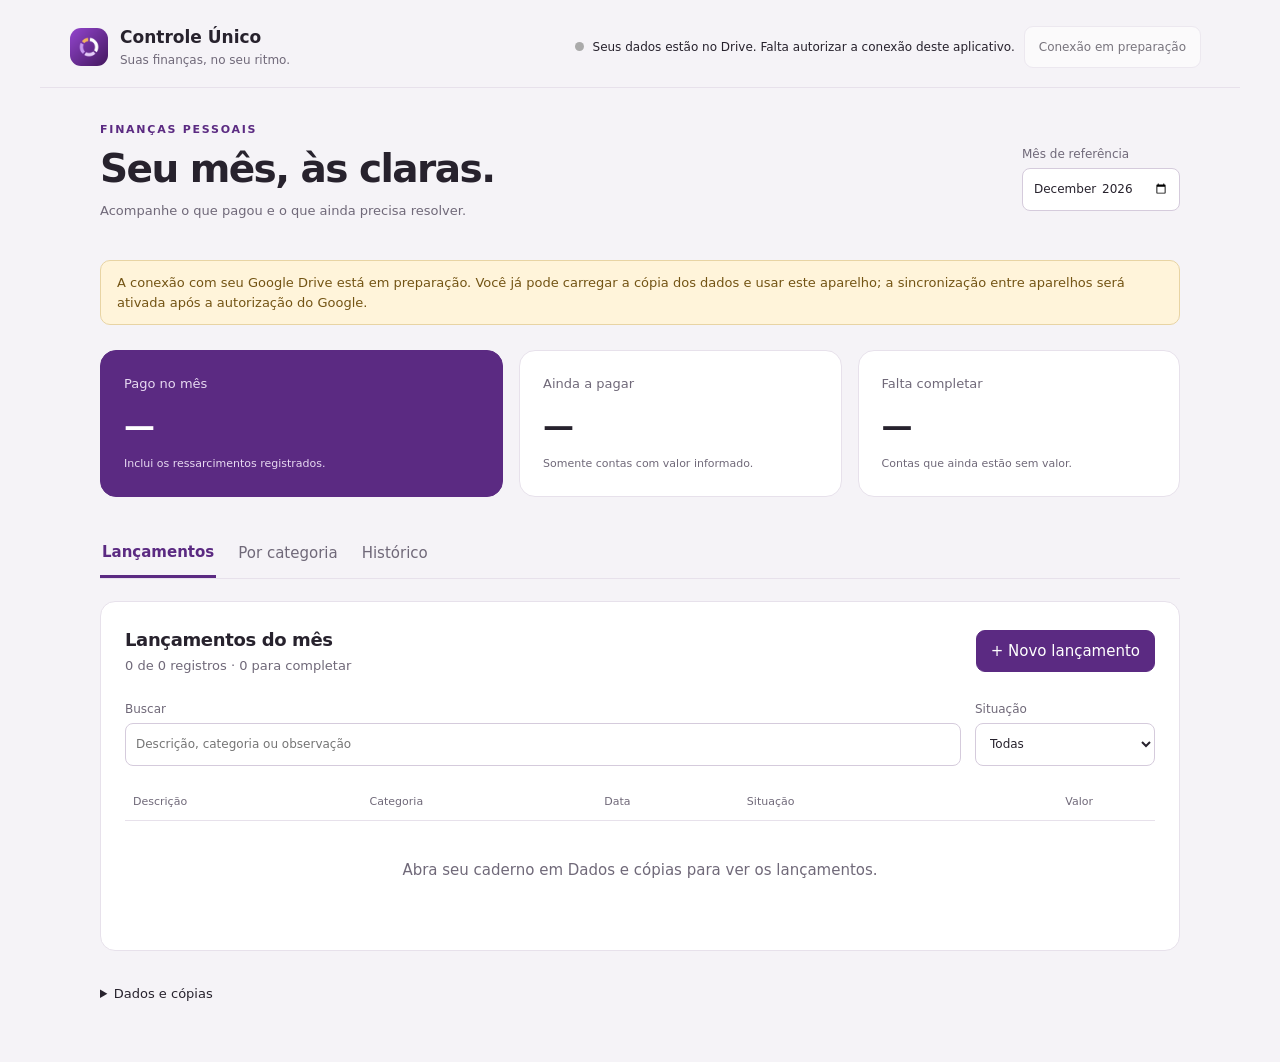
==== index.html @ 4d888d76 "Publica aplicativo financeiro sem dados pessoais" ====
<!doctype html>
<html lang="pt-BR"><head><meta charset="utf-8"><meta name="viewport" content="width=device-width,initial-scale=1"><meta name="theme-color" content="#5b2a82"><meta name="referrer" content="no-referrer"><meta name="robots" content="noindex,nofollow"><title>Controle Único · Finanças</title><link rel="manifest" href="manifest.webmanifest"><link rel="apple-touch-icon" href="icone-180.png"><link rel="stylesheet" href="financas.css"><script src="config.js"></script><script src="nuvem.js"></script><script src="financas-core.js"></script></head>
<body><header><div class="marca"><img src="icone-192.png" alt="" width="38" height="38"><div><strong>Controle Único</strong><span>Suas finanças, no seu ritmo.</span></div></div><div class="conexao"><span id="nuvem-ponto" class="nuvem-ponto"></span><span id="nuvem-texto" role="status">Abrindo…</span><button id="nuvem-entrar" type="button">Entrar com o Google</button><span id="nuvem-acoes"></span></div></header>
<main><section class="cabecalho"><div><p class="eyebrow">FINANÇAS PESSOAIS</p><h1>Seu mês, às claras.</h1><p class="muted">Acompanhe o que pagou e o que ainda precisa resolver.</p></div><label class="mes-label">Mês de referência<input id="mes" type="month"></label></section>
<div id="preparacao" class="aviso" hidden>A conexão com seu Google Drive está em preparação. Você já pode carregar a cópia dos dados e usar este aparelho; a sincronização entre aparelhos será ativada após a autorização do Google.</div>
<div id="somente-local" class="aviso" hidden>Há dados neste aparelho. Confira o aviso de salvamento no topo antes de fechar ou sair.</div>
<section class="resumo" aria-label="Resumo do mês"><article class="principal"><span>Pago no mês</span><strong id="pago">R$ 0,00</strong><small>Inclui os ressarcimentos registrados.</small></article><article><span>Ainda a pagar</span><strong id="apagar">R$ 0,00</strong><small>Somente contas com valor informado.</small></article><article><span>Falta completar</span><strong id="semvalor">0</strong><small>Contas que ainda estão sem valor.</small></article></section>
<nav class="abas" aria-label="Visualização"><button data-tab="lancamentos" aria-current="page">Lançamentos</button><button data-tab="categorias">Por categoria</button><button data-tab="historico">Histórico</button></nav>
<section id="lancamentos" class="painel"><div class="ferramentas"><div><h2>Lançamentos do mês</h2><p id="contagem" class="muted"></p></div><button id="novo" class="primario">+ Novo lançamento</button></div><div class="filtros"><label>Buscar<input id="busca" type="search" placeholder="Descrição, categoria ou observação"></label><label>Situação<select id="filtro"><option value="">Todas</option><option>Pago</option><option>A pagar</option><option value="semvalor">Sem valor</option></select></label></div><div class="tabela"><table><thead><tr><th>Descrição</th><th>Categoria</th><th>Data</th><th>Situação</th><th class="numero">Valor</th><th><span class="sr-only">Ações</span></th></tr></thead><tbody id="linhas"></tbody></table></div><p id="vazio" class="vazio" hidden>Nenhum lançamento neste filtro.</p></section>
<section id="categorias" class="painel" hidden><h2>Onde o dinheiro foi</h2><p class="muted">Valores pagos no mês, com as categorias da sua planilha.</p><div id="lista-categorias"></div></section>
<section id="historico" class="painel" hidden><h2>Mês a mês</h2><div class="tabela"><table><thead><tr><th>Mês</th><th class="numero">Pago</th><th class="numero">A pagar</th><th class="numero">Sem valor</th></tr></thead><tbody id="meses"></tbody></table></div></section>
<details class="dados"><summary>Dados e cópias</summary><p>Seu caderno é um arquivo privado no Google Drive. A cópia deste navegador permite continuar quando a conexão cair. Use “Sair deste aparelho” em um computador compartilhado.</p><div class="botoes"><button id="abrir-drive">Escolher caderno no Drive</button><button id="atualizar">Atualizar do Drive</button><button id="backup">Baixar cópia dos dados</button><button id="carregar">Carregar cópia JSON</button><button id="ofx">Importar extrato Cora</button><button id="sair">Sair deste aparelho</button></div><input id="arquivo-json" type="file" accept=".json,application/json" hidden><input id="arquivo-ofx" type="file" accept=".ofx" hidden><p class="muted">A planilha é a referência da migração. Os próximos registros devem ser feitos aqui. Créditos do extrato não são tratados automaticamente como renda.</p><a href="privacidade.html">Privacidade e armazenamento</a></details>
<p id="mensagem" class="mensagem" role="status" hidden></p></main>
<dialog id="editor"><form id="form"><div class="dialog-top"><h2 id="titulo-editor">Novo lançamento</h2><button type="button" id="fechar" aria-label="Fechar">×</button></div><input name="id" type="hidden"><label>Descrição<input name="descricao" required maxlength="500"></label><label>Categoria<input name="categoria" list="opcoes-categorias" required maxlength="100"></label><div class="dupla"><label>Valor (R$)<input name="valor" type="number" step="0.01" inputmode="decimal"></label><label class="check"><input name="semValor" type="checkbox">Ainda sem valor</label></div><div class="dupla"><label>Situação<select name="situacao"><option>A pagar</option><option>Pago</option></select></label><label>Tipo<select name="tipo"><option>Avulsa</option><option>Fixa</option><option>Ressarcimento</option></select></label></div><div class="dupla"><label>Mês previsto<input name="mesPrevisto" type="month" required></label><label>Vencimento<input name="vencimento" type="date"></label></div><div class="dupla"><label>Pago em<input name="pagoEm" type="date"></label><label>Pagamento<input name="pagamento" list="opcoes-pagamento" maxlength="100"></label></div><label>Observações<textarea name="observacoes" rows="4" maxlength="20000"></textarea></label><p id="rastro" class="muted"></p><p id="erro-form" role="alert"></p><div class="botoes"><button type="submit" class="primario">Salvar lançamento</button><button type="button" id="cancelar">Cancelar</button><button type="button" id="arquivar">Arquivar</button></div></form></dialog>
<dialog id="importador"><div class="dialog-top"><h2>Conferir extrato Cora</h2><button id="fechar-ofx" aria-label="Fechar">×</button></div><p id="resumo-ofx"></p><p class="muted">Confira a categoria e escolha se cada débito é novo ou paga uma conta já cadastrada. Nada é gravado antes de confirmar.</p><div id="itens-ofx"></div><p id="erro-ofx" role="alert"></p><button id="confirmar-ofx" class="primario">Confirmar importação</button></dialog>
<datalist id="opcoes-categorias"></datalist><datalist id="opcoes-pagamento"><option value="Pix"><option value="Débito"><option value="Crédito"><option value="Dinheiro"><option value="Boleto"></datalist><script src="financas.js"></script><script src="https://accounts.google.com/gsi/client" async defer></script></body></html>
---- financas.css ----
:root{color-scheme:light;--fundo:#f5f3f7;--papel:#fff;--texto:#27222d;--muted:#706979;--linha:#e7e1eb;--roxo:#5b2a82;--claro:#eee5f6}*{box-sizing:border-box}body{margin:0;background:var(--fundo);color:var(--texto);font:15px/1.5 system-ui,-apple-system,"Segoe UI",sans-serif}button,input,select,textarea{font:inherit}button{cursor:pointer;background:var(--papel);border:1px solid var(--linha);border-radius:9px;padding:9px 14px;color:var(--texto);min-height:42px}button:hover{border-color:var(--roxo)}button:focus-visible,input:focus-visible,select:focus-visible,textarea:focus-visible,summary:focus-visible{outline:3px solid #b695d0;outline-offset:2px}button.primario{background:var(--roxo);color:white;border-color:var(--roxo)}button:disabled{opacity:.6;cursor:default}a{color:var(--roxo)}[hidden],.hidden{display:none!important}header{max-width:1200px;margin:auto;padding:25px 30px 18px;display:flex;justify-content:space-between;align-items:center;gap:22px;border-bottom:1px solid var(--linha)}.marca{display:flex;gap:12px;align-items:center;flex-shrink:0}.marca img{border-radius:11px}.marca strong{display:block;font-size:17px}.marca span{display:block;color:var(--muted);font-size:12px}.conexao{font-size:12px;display:flex;flex-wrap:wrap;align-items:center;justify-content:flex-end;gap:9px;max-width:650px}.conexao button{font-size:12px}.nuvem-ponto{width:9px;height:9px;background:#aaa;border-radius:50%;display:inline-block;flex-shrink:0}.nuvem-ponto.ok{background:#23794c}.nuvem-ponto.erro{background:#b73a3a}.nuvem-ponto.indo{background:#ba8624}main{max-width:1140px;margin:auto;padding:34px 30px 50px}.cabecalho{display:flex;align-items:center;justify-content:space-between;gap:24px;margin-bottom:26px}.eyebrow{font-size:11px;letter-spacing:.16em;font-weight:700;color:var(--roxo);margin:0 0 8px}h1{font-size:clamp(28px,4vw,39px);letter-spacing:-.04em;line-height:1.2;margin:0 0 8px}h2{font-size:18px;letter-spacing:-.02em;margin:0}p{margin:8px 0 14px}.muted{color:var(--muted);font-size:13px}.mes-label{font-size:12px;color:var(--muted)}input,select,textarea{width:100%;background:var(--papel);border:1px solid #d5cbdc;border-radius:8px;padding:10px;color:var(--texto);min-height:43px}.mes-label input{display:block;margin-top:5px}.resumo{display:grid;grid-template-columns:1.25fr 1fr 1fr;gap:16px;margin:25px 0 32px}.resumo article{border:1px solid var(--linha);border-radius:16px;padding:23px;background:var(--papel)}.resumo span,.resumo small{display:block;font-size:13px;color:var(--muted)}.resumo strong{display:block;font-size:31px;font-weight:650;letter-spacing:-.035em;margin:8px 0}.resumo .principal{background:var(--roxo);border-color:var(--roxo);color:white}.resumo .principal span,.resumo .principal small{color:#e7d9f1}.resumo small{font-size:11px}.abas{display:flex;gap:20px;border-bottom:1px solid var(--linha);margin-bottom:22px}.abas button{background:none;border:0;border-radius:0;color:var(--muted);padding:12px 2px}.abas button[aria-current]{color:var(--roxo);border-bottom:3px solid var(--roxo);font-weight:650}.painel{background:var(--papel);padding:24px;border-radius:15px;border:1px solid var(--linha)}.ferramentas{display:flex;justify-content:space-between;align-items:center;gap:15px}.ferramentas p{margin:3px 0 0}.filtros{display:grid;grid-template-columns:1fr 180px;gap:14px;margin:24px 0 18px}label{font-size:12px;display:block;color:var(--muted)}label input,label select,label textarea{display:block;margin-top:5px}.tabela{overflow-x:auto}table{width:100%;border-collapse:collapse;text-align:left;font-size:13px}th{font-weight:500;color:var(--muted);font-size:11px;border-bottom:1px solid var(--linha);padding:10px 8px}td{border-bottom:1px solid #f0ecf3;padding:13px 8px}td:first-child{font-weight:550;min-width:170px}td .sub{font-weight:400;font-size:11px;color:var(--muted);display:block}.numero{text-align:right;white-space:nowrap;font-variant-numeric:tabular-nums}.selo{font-size:11px;padding:4px 8px;border-radius:99px;white-space:nowrap;background:#edf5ef;color:#265d3a}.selo.pendente{background:#faf0db;color:#825f1b}.editar{font-size:12px;min-height:36px;padding:6px 10px}.vazio{text-align:center;padding:30px;color:var(--muted)}.dados{margin-top:24px;color:var(--muted);font-size:13px}.dados summary{cursor:pointer;color:var(--texto);padding:9px 0}.botoes{display:flex;gap:10px;flex-wrap:wrap}.botoes button{font-size:13px}.aviso{background:#fff4da;border:1px solid #e8d4a4;color:#735414;border-radius:10px;padding:12px 16px;font-size:13px;margin:14px 0}.mensagem{background:var(--claro);color:var(--roxo);padding:12px 16px;border-radius:9px}dialog{border:1px solid var(--linha);border-radius:16px;max-width:600px;width:calc(100% - 24px);padding:24px;max-height:90vh;overflow:auto;color:var(--texto)}dialog::backdrop{background:#20142a80}dialog label{margin:12px 0}.dialog-top{display:flex;align-items:center;justify-content:space-between;gap:15px}.dialog-top button{border:0;font-size:24px;padding:0 10px}.dupla{display:grid;grid-template-columns:1fr 1fr;gap:12px}.check{display:flex;align-items:center;gap:9px}.check input{width:20px;min-height:20px}#erro-form,#erro-ofx{color:#a32c35;font-size:13px}.categoria{display:grid;grid-template-columns:160px 1fr 110px;gap:16px;align-items:center;margin:20px 0;font-size:13px}.barra{height:9px;background:var(--claro);border-radius:20px;overflow:hidden}.barra i{display:block;height:100%;background:var(--roxo);border-radius:20px}.ofx-item{border-top:1px solid var(--linha);padding:15px 0}.ofx-item p{margin:0}.sr-only{position:absolute;width:1px;height:1px;padding:0;margin:-1px;overflow:hidden;clip:rect(0,0,0,0);white-space:nowrap;border:0}@media(max-width:700px){header{padding:18px;flex-direction:column;align-items:flex-start;gap:14px}.conexao{justify-content:flex-start}main{padding:25px 16px}.cabecalho{align-items:flex-start;gap:15px;flex-direction:column}.mes-label{width:100%}.resumo{grid-template-columns:1fr 1fr;gap:10px}.resumo .principal{grid-column:1/-1}.resumo article{padding:17px}.resumo strong{font-size:26px}.painel{padding:16px}.ferramentas{align-items:flex-start;flex-direction:column}.ferramentas>.primario{width:100%}.filtros{grid-template-columns:1fr}.abas{gap:16px;font-size:14px}.dupla{grid-template-columns:1fr}.categoria{grid-template-columns:110px 1fr 90px;gap:9px}.botoes button{flex:1 1 150px}dialog{padding:20px}td{padding:12px 6px}}
.tabela{position:relative}
@media(max-width:700px){
 #lancamentos .tabela{overflow:visible}
 #lancamentos table,#lancamentos tbody{display:block}
 #lancamentos thead{display:none}
 #lancamentos tr{display:grid;grid-template-columns:minmax(0,1fr) auto;gap:5px 12px;padding:16px 0;border-bottom:1px solid var(--linha)}
 #lancamentos td{border:0;padding:0;min-width:0}
 #lancamentos td:first-child{grid-column:1;grid-row:1;font-size:14px}
 #lancamentos td:nth-child(2){grid-column:1;grid-row:2;color:var(--muted);font-size:12px}
 #lancamentos td:nth-child(3){grid-column:1;grid-row:3;color:var(--muted);font-size:12px}
 #lancamentos td:nth-child(4){grid-column:2;grid-row:2;text-align:right}
 #lancamentos td:nth-child(5){grid-column:2;grid-row:1;font-weight:650;font-size:14px}
 #lancamentos td:nth-child(6){grid-column:2;grid-row:3;text-align:right}
 #lancamentos .editar{min-height:42px;margin-top:3px}
}
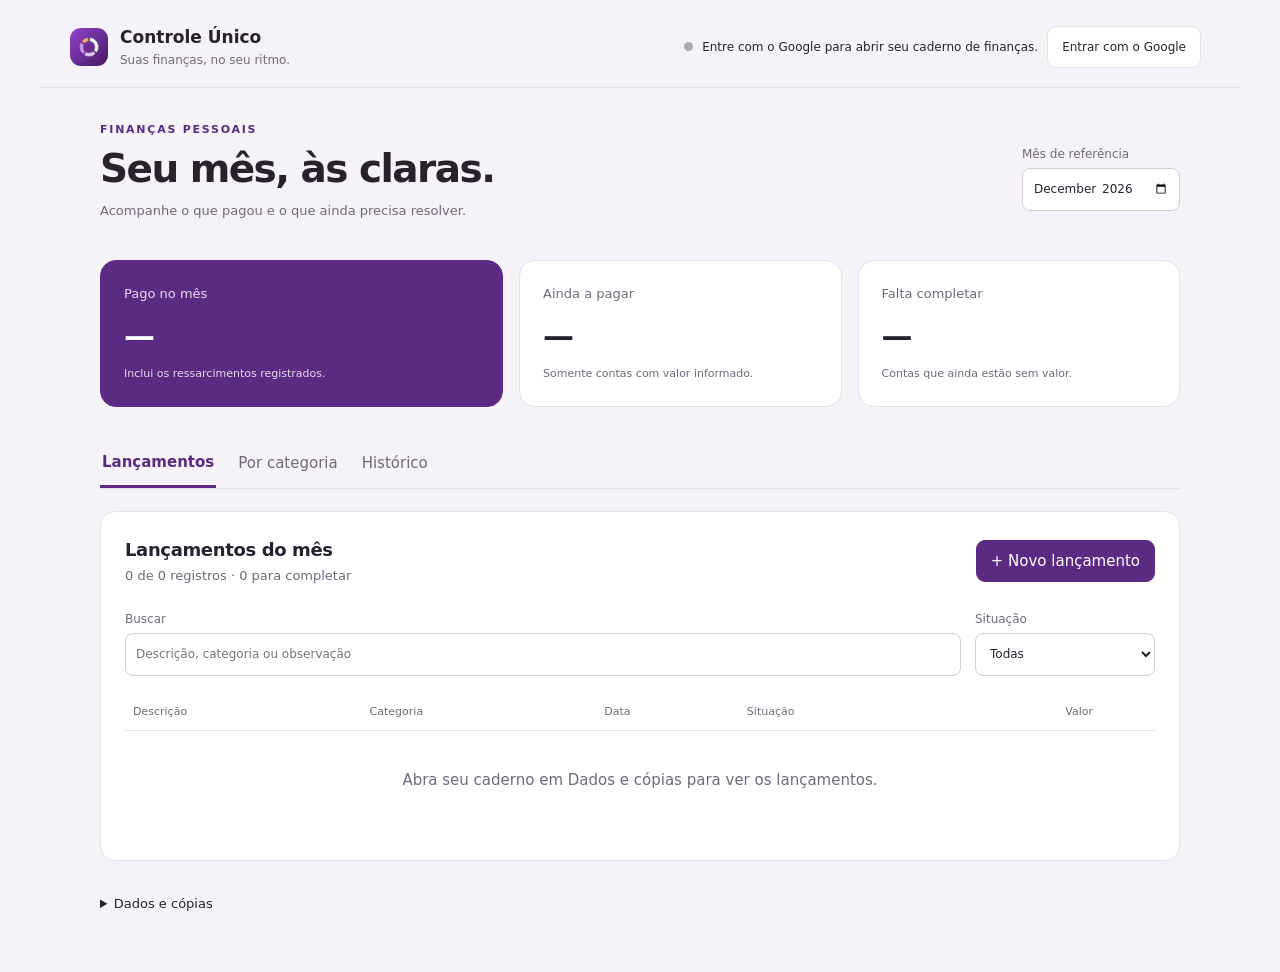
==== commit 812f9704: "Configura conexão Google Drive com acesso limitado por arquivo" ====
--- a/index.html
+++ b/index.html
@@ -1,5 +1,5 @@
 <!doctype html>
-<html lang="pt-BR"><head><meta charset="utf-8"><meta name="viewport" content="width=device-width,initial-scale=1"><meta name="theme-color" content="#5b2a82"><meta name="referrer" content="no-referrer"><meta name="robots" content="noindex,nofollow"><title>Controle Único · Finanças</title><link rel="manifest" href="manifest.webmanifest"><link rel="apple-touch-icon" href="icone-180.png"><link rel="stylesheet" href="financas.css"><script src="config.js"></script><script src="nuvem.js"></script><script src="financas-core.js"></script></head>
+<html lang="pt-BR"><head><meta charset="utf-8"><meta name="viewport" content="width=device-width,initial-scale=1"><meta name="theme-color" content="#5b2a82"><meta name="referrer" content="strict-origin-when-cross-origin"><meta name="robots" content="noindex,nofollow"><title>Controle Único · Finanças</title><link rel="manifest" href="manifest.webmanifest"><link rel="apple-touch-icon" href="icone-180.png"><link rel="stylesheet" href="financas.css"><script src="config.js"></script><script src="nuvem.js"></script><script src="financas-core.js"></script></head>
 <body><header><div class="marca"><img src="icone-192.png" alt="" width="38" height="38"><div><strong>Controle Único</strong><span>Suas finanças, no seu ritmo.</span></div></div><div class="conexao"><span id="nuvem-ponto" class="nuvem-ponto"></span><span id="nuvem-texto" role="status">Abrindo…</span><button id="nuvem-entrar" type="button">Entrar com o Google</button><span id="nuvem-acoes"></span></div></header>
 <main><section class="cabecalho"><div><p class="eyebrow">FINANÇAS PESSOAIS</p><h1>Seu mês, às claras.</h1><p class="muted">Acompanhe o que pagou e o que ainda precisa resolver.</p></div><label class="mes-label">Mês de referência<input id="mes" type="month"></label></section>
 <div id="preparacao" class="aviso" hidden>A conexão com seu Google Drive está em preparação. Você já pode carregar a cópia dos dados e usar este aparelho; a sincronização entre aparelhos será ativada após a autorização do Google.</div>
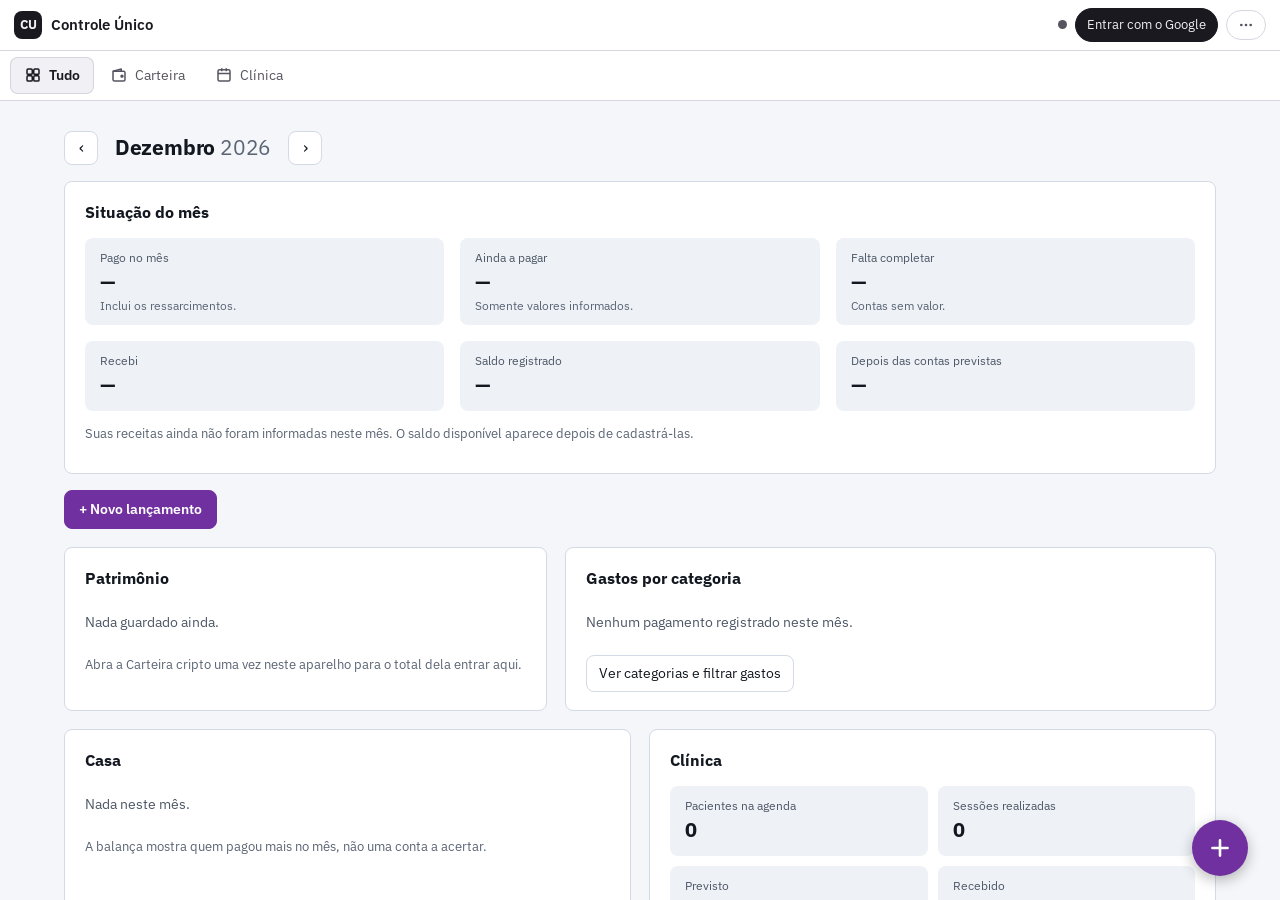
==== commit 0232a3fe: "Restaurar módulos originais e integrar finanças com categorias e filtros" ====
--- a/index.html
+++ b/index.html
@@ -1,16 +1,533 @@
 <!doctype html>
-<html lang="pt-BR"><head><meta charset="utf-8"><meta name="viewport" content="width=device-width,initial-scale=1"><meta name="theme-color" content="#5b2a82"><meta name="referrer" content="strict-origin-when-cross-origin"><meta name="robots" content="noindex,nofollow"><title>Controle Único · Finanças</title><link rel="manifest" href="manifest.webmanifest"><link rel="apple-touch-icon" href="icone-180.png"><link rel="stylesheet" href="financas.css"><script src="config.js"></script><script src="nuvem.js"></script><script src="financas-core.js"></script></head>
-<body><header><div class="marca"><img src="icone-192.png" alt="" width="38" height="38"><div><strong>Controle Único</strong><span>Suas finanças, no seu ritmo.</span></div></div><div class="conexao"><span id="nuvem-ponto" class="nuvem-ponto"></span><span id="nuvem-texto" role="status">Abrindo…</span><button id="nuvem-entrar" type="button">Entrar com o Google</button><span id="nuvem-acoes"></span></div></header>
-<main><section class="cabecalho"><div><p class="eyebrow">FINANÇAS PESSOAIS</p><h1>Seu mês, às claras.</h1><p class="muted">Acompanhe o que pagou e o que ainda precisa resolver.</p></div><label class="mes-label">Mês de referência<input id="mes" type="month"></label></section>
-<div id="preparacao" class="aviso" hidden>A conexão com seu Google Drive está em preparação. Você já pode carregar a cópia dos dados e usar este aparelho; a sincronização entre aparelhos será ativada após a autorização do Google.</div>
-<div id="somente-local" class="aviso" hidden>Há dados neste aparelho. Confira o aviso de salvamento no topo antes de fechar ou sair.</div>
-<section class="resumo" aria-label="Resumo do mês"><article class="principal"><span>Pago no mês</span><strong id="pago">R$ 0,00</strong><small>Inclui os ressarcimentos registrados.</small></article><article><span>Ainda a pagar</span><strong id="apagar">R$ 0,00</strong><small>Somente contas com valor informado.</small></article><article><span>Falta completar</span><strong id="semvalor">0</strong><small>Contas que ainda estão sem valor.</small></article></section>
-<nav class="abas" aria-label="Visualização"><button data-tab="lancamentos" aria-current="page">Lançamentos</button><button data-tab="categorias">Por categoria</button><button data-tab="historico">Histórico</button></nav>
-<section id="lancamentos" class="painel"><div class="ferramentas"><div><h2>Lançamentos do mês</h2><p id="contagem" class="muted"></p></div><button id="novo" class="primario">+ Novo lançamento</button></div><div class="filtros"><label>Buscar<input id="busca" type="search" placeholder="Descrição, categoria ou observação"></label><label>Situação<select id="filtro"><option value="">Todas</option><option>Pago</option><option>A pagar</option><option value="semvalor">Sem valor</option></select></label></div><div class="tabela"><table><thead><tr><th>Descrição</th><th>Categoria</th><th>Data</th><th>Situação</th><th class="numero">Valor</th><th><span class="sr-only">Ações</span></th></tr></thead><tbody id="linhas"></tbody></table></div><p id="vazio" class="vazio" hidden>Nenhum lançamento neste filtro.</p></section>
-<section id="categorias" class="painel" hidden><h2>Onde o dinheiro foi</h2><p class="muted">Valores pagos no mês, com as categorias da sua planilha.</p><div id="lista-categorias"></div></section>
-<section id="historico" class="painel" hidden><h2>Mês a mês</h2><div class="tabela"><table><thead><tr><th>Mês</th><th class="numero">Pago</th><th class="numero">A pagar</th><th class="numero">Sem valor</th></tr></thead><tbody id="meses"></tbody></table></div></section>
-<details class="dados"><summary>Dados e cópias</summary><p>Seu caderno é um arquivo privado no Google Drive. A cópia deste navegador permite continuar quando a conexão cair. Use “Sair deste aparelho” em um computador compartilhado.</p><div class="botoes"><button id="abrir-drive">Escolher caderno no Drive</button><button id="atualizar">Atualizar do Drive</button><button id="backup">Baixar cópia dos dados</button><button id="carregar">Carregar cópia JSON</button><button id="ofx">Importar extrato Cora</button><button id="sair">Sair deste aparelho</button></div><input id="arquivo-json" type="file" accept=".json,application/json" hidden><input id="arquivo-ofx" type="file" accept=".ofx" hidden><p class="muted">A planilha é a referência da migração. Os próximos registros devem ser feitos aqui. Créditos do extrato não são tratados automaticamente como renda.</p><a href="privacidade.html">Privacidade e armazenamento</a></details>
-<p id="mensagem" class="mensagem" role="status" hidden></p></main>
-<dialog id="editor"><form id="form"><div class="dialog-top"><h2 id="titulo-editor">Novo lançamento</h2><button type="button" id="fechar" aria-label="Fechar">×</button></div><input name="id" type="hidden"><label>Descrição<input name="descricao" required maxlength="500"></label><label>Categoria<input name="categoria" list="opcoes-categorias" required maxlength="100"></label><div class="dupla"><label>Valor (R$)<input name="valor" type="number" step="0.01" inputmode="decimal"></label><label class="check"><input name="semValor" type="checkbox">Ainda sem valor</label></div><div class="dupla"><label>Situação<select name="situacao"><option>A pagar</option><option>Pago</option></select></label><label>Tipo<select name="tipo"><option>Avulsa</option><option>Fixa</option><option>Ressarcimento</option></select></label></div><div class="dupla"><label>Mês previsto<input name="mesPrevisto" type="month" required></label><label>Vencimento<input name="vencimento" type="date"></label></div><div class="dupla"><label>Pago em<input name="pagoEm" type="date"></label><label>Pagamento<input name="pagamento" list="opcoes-pagamento" maxlength="100"></label></div><label>Observações<textarea name="observacoes" rows="4" maxlength="20000"></textarea></label><p id="rastro" class="muted"></p><p id="erro-form" role="alert"></p><div class="botoes"><button type="submit" class="primario">Salvar lançamento</button><button type="button" id="cancelar">Cancelar</button><button type="button" id="arquivar">Arquivar</button></div></form></dialog>
-<dialog id="importador"><div class="dialog-top"><h2>Conferir extrato Cora</h2><button id="fechar-ofx" aria-label="Fechar">×</button></div><p id="resumo-ofx"></p><p class="muted">Confira a categoria e escolha se cada débito é novo ou paga uma conta já cadastrada. Nada é gravado antes de confirmar.</p><div id="itens-ofx"></div><p id="erro-ofx" role="alert"></p><button id="confirmar-ofx" class="primario">Confirmar importação</button></dialog>
-<datalist id="opcoes-categorias"></datalist><datalist id="opcoes-pagamento"><option value="Pix"><option value="Débito"><option value="Crédito"><option value="Dinheiro"><option value="Boleto"></datalist><script src="financas.js"></script><script src="https://accounts.google.com/gsi/client" async defer></script></body></html>
+<html lang="pt-BR">
+<head>
+<meta name="referrer" content="strict-origin-when-cross-origin">
+<script src="config.js?v=20261024-original-2"></script>
+<meta charset="utf-8">
+<meta name="viewport" content="width=device-width, initial-scale=1, viewport-fit=cover">
+<title>Controle Único</title>
+<script>
+/* Renovação sem tela da chave do Google (nuvem.js, renovar): esta página abre dentro de uma
+   moldura escondida, com a chave nova no endereço. Ela só entrega a chave à página de fora e
+   para de carregar: o app não é montado aqui dentro. */
+if (window.top !== window.self && /(^#|&)(access_token|error)=/.test(location.hash)) {
+  try { window.parent.postMessage({ cuOAuth: location.hash.slice(1) }, location.origin); } catch (e) {}
+  document.documentElement.setAttribute("data-renovando", "1");
+  window.stop();
+}
+</script>
+<meta name="description" content="Controle Único: carteira, casa e clínica num lugar só, guardados no Google Drive de quem usa.">
+<!-- instalar como app: Android pelo manifesto, iPhone por "Adicionar à Tela de Início" -->
+<link rel="manifest" href="manifest.webmanifest">
+<meta name="theme-color" content="#5b2a82" media="(prefers-color-scheme: light)">
+<meta name="theme-color" content="#2c1840" media="(prefers-color-scheme: dark)">
+<meta name="mobile-web-app-capable" content="yes">
+<meta name="apple-mobile-web-app-capable" content="yes">
+<meta name="apple-mobile-web-app-title" content="Controle">
+<meta name="apple-mobile-web-app-status-bar-style" content="black-translucent">
+<link rel="apple-touch-icon" href="icone-180.png">
+<link rel="icon" href="icone-192.png" type="image/png">
+<link rel="preconnect" href="https://fonts.googleapis.com">
+<link rel="preconnect" href="https://fonts.gstatic.com" crossorigin>
+<link rel="stylesheet" href="https://fonts.googleapis.com/css2?family=IBM+Plex+Sans:wght@400;500;600;700&display=swap" media="print" onload="this.media='all'">
+<style>
+/* toque: o navegador não espera para ver se é duplo toque, e o dedo acerta o alvo */
+button,a,summary,select,input,label{touch-action:manipulation}
+:root{
+  --bg:#f1f0f4; --surface:#ffffff; --line:#d8d5e0;
+  --text:#1a1920; --muted:#57545f;
+  --accent:#7030A0; --accent-ink:#ffffff;
+  --barra:#5b2a82; --barra-ink:#ffffff;
+  /* as cores das páginas dos módulos, para a chave da Carteira se misturar a elas */
+  --pag-bg:#f4f6f9; --pag-trilho:#eef1f6; --pag-sel:#ffffff; --pag-linha:#d3dae3;
+  color-scheme:light;
+}
+@media (prefers-color-scheme: dark){ :root:not([data-theme="light"]){
+  --bg:#161519; --surface:#1f1e24; --line:#38353f;
+  --text:#eceaf0; --muted:#a8a4b1;
+  --accent:#c8a4f2; --accent-ink:#1a1420;
+  --barra:#2c1840; --barra-ink:#f2eaf9;
+  --pag-bg:#10141a; --pag-trilho:#1f252f; --pag-sel:#171c24; --pag-linha:#303845;
+  color-scheme:dark;
+}}
+:root[data-theme="dark"]{
+  --bg:#161519; --surface:#1f1e24; --line:#38353f;
+  --text:#eceaf0; --muted:#a8a4b1;
+  --accent:#c8a4f2; --accent-ink:#1a1420;
+  --barra:#2c1840; --barra-ink:#f2eaf9;
+  --pag-bg:#10141a; --pag-trilho:#1f252f; --pag-sel:#171c24; --pag-linha:#303845;
+  color-scheme:dark;
+}
+*{box-sizing:border-box}
+html,body{height:100%}
+body{
+  margin:0; background:var(--bg); color:var(--text);
+  font:15px/1.5 "IBM Plex Sans",system-ui,-apple-system,"Segoe UI",sans-serif;
+  display:flex; flex-direction:column;
+  -webkit-tap-highlight-color:transparent;
+}
+header{
+  flex:none; background:var(--surface); border-bottom:1px solid var(--line);
+  padding:8px 14px; padding-top:calc(8px + env(safe-area-inset-top,0px));
+  display:flex; gap:8px 16px; align-items:center;
+}
+.marca{display:flex; align-items:center; gap:9px; font-weight:600}
+.selo{width:28px; height:28px; border-radius:8px; background:var(--text); color:var(--bg);
+  display:grid; place-items:center; font-size:13px; font-weight:700; flex:none}
+.titulo{display:none; font-weight:600; font-size:17px}
+nav{display:flex; gap:2px; overflow-x:auto; flex:none; scrollbar-width:thin; padding:6px 10px; background:var(--surface); border-bottom:1px solid var(--line)}
+nav button{
+  border:0; background:transparent; color:var(--muted); font:inherit; font-size:14px;
+  padding:8px 14px; border-radius:8px; cursor:pointer; white-space:nowrap;
+  display:flex; align-items:center; gap:7px;
+}
+nav button svg{width:18px; height:18px; flex:none}
+nav button:hover{color:var(--text)}
+/* no computador, sem roxo (27/09/2026): a aba aberta é só destacada, como as abas da Clínica */
+nav button[aria-pressed="true"]{background:var(--bg); color:var(--text); font-weight:600; box-shadow:inset 0 0 0 1px var(--line)}
+.dir{display:flex; gap:8px; align-items:center; margin-left:auto; flex:none}
+.bt{border:1px solid var(--line); background:transparent; color:var(--muted); font:inherit; font-size:13px;
+  padding:6px 11px; border-radius:99px; cursor:pointer; text-decoration:none; display:inline-flex; align-items:center; gap:6px}
+.bt:hover{color:var(--text)}
+.bt.p{background:var(--text); color:var(--bg); border-color:var(--text)}
+.bt[aria-pressed="true"]{color:var(--text); border-color:var(--text); font-weight:600}
+.bt svg{width:16px; height:16px}
+.nuvem{display:flex; align-items:center; gap:8px; font-size:13px; color:var(--muted); margin:0}
+.nuvem-ponto{width:9px; height:9px; border-radius:50%; background:var(--muted); flex:none}
+.nuvem-ponto.ok{background:#2f9e5b} .nuvem-ponto.indo{background:#d49a1c} .nuvem-ponto.erro{background:#d0453a}
+.hidden{display:none !important}
+/* o texto do estado do Drive só aparece quando importa: erro, escolha ou aviso de login (04/10/2026) */
+#nuvem-texto{display:none; max-width:420px; font-size:13px}
+.nuvem[data-estado="erro"] #nuvem-texto{display:inline; color:#b3261e; font-weight:500}
+:root[data-theme="dark"] .nuvem[data-estado="erro"] #nuvem-texto{color:#f2a09b}
+@media (prefers-color-scheme: dark){ :root:not([data-theme="light"]) .nuvem[data-estado="erro"] #nuvem-texto{color:#f2a09b} }
+/* menu "mais": conferir, tema, privacidade, sair deste aparelho e a versão */
+.menu{position:relative}
+.menu > summary{list-style:none}
+.menu > summary::-webkit-details-marker{display:none}
+.menu-lista{position:absolute; right:0; top:calc(100% + 6px); z-index:20; min-width:230px; background:var(--surface); color:var(--text);
+  border:1px solid var(--line); border-radius:12px; box-shadow:0 8px 28px rgba(0,0,0,.16); padding:6px; display:grid; gap:2px}
+.menu-lista button,.menu-lista a{display:flex; align-items:center; gap:10px; width:100%; text-align:left; border:0; background:transparent; color:var(--text);
+  font:inherit; font-size:14px; padding:10px 12px; border-radius:8px; cursor:pointer; text-decoration:none; min-height:42px}
+.menu-lista button:hover,.menu-lista a:hover{background:var(--bg)}
+.menu-lista svg{width:18px; height:18px; flex:none; color:var(--muted)}
+.menu-lista .sair{color:#b3261e}
+:root[data-theme="dark"] .menu-lista .sair{color:#f2a09b}
+@media (prefers-color-scheme: dark){ :root:not([data-theme="light"]) .menu-lista .sair{color:#f2a09b} }
+.menu-lista .sair svg{color:currentColor}
+.menu-lista .versao{padding:8px 12px 4px; border-top:1px solid var(--line); margin-top:4px; color:var(--muted); font-size:12px}
+/* versão do app: a data da publicação, lida de versao.json (pedido dele, 29/09/2026) */
+.versao{font-size:11px; color:var(--muted); opacity:.85; white-space:nowrap}
+.versao-nova{flex:none; display:flex; align-items:center; justify-content:center; gap:12px; padding:8px 12px; font-size:14px; background:#d49a1c; color:#1b1b1b}
+.versao-nova button{border:0; border-radius:8px; padding:6px 12px; font:inherit; font-weight:600; background:#1b1b1b; color:#fff; cursor:pointer}
+.palco{flex:1 1 auto; position:relative; min-height:0}
+/* Carteira: a chave entre o dinheiro e a cripto (28/09/2026). No computador ela copia a chave
+   Semana/Mês da Clínica (pedido dele, 28/09/2026): à esquerda, na coluna do conteúdo, com o
+   fundo da página embaixo, para parecer parte da tela e não uma barra de celular.
+   A conta segue a coluna de 1200px das páginas, descontando os 15px da barra de rolagem do Windows. */
+.vistas{flex:none; display:flex; background:var(--pag-bg);
+  padding:14px max(24px, calc((100% - 1215px) / 2 + 24px)) 0}
+.vistas-g{display:inline-flex; gap:4px; padding:4px; border-radius:10px; background:var(--pag-trilho); border:1px solid var(--pag-linha)}
+.vistas button{border:0; background:transparent; color:var(--muted); font:inherit; font-size:14px; padding:7px 14px; border-radius:7px; cursor:pointer}
+.vistas button:hover{color:var(--text)}
+.vistas button[aria-pressed="true"]{background:var(--pag-sel); color:var(--text); box-shadow:0 1px 2px rgba(0,0,0,.08); font-weight:600}
+.palco iframe{position:absolute; inset:0; width:100%; height:100%; border:0; background:var(--bg)}
+/* o botão + (pedido dele, 06/10/2026): no computador também, e com a escolha entre um lançamento
+   (gasto, receita, compra da casa) e um recebimento de paciente (o registrar pagamento da Clínica).
+   Ele só abre os formulários que já existem. No computador fica no canto de baixo, longe da barra
+   de rolagem; no celular a Carteira e a Tudo já têm o + delas, que abre esta mesma escolha. */
+.mais{position:absolute; right:32px; bottom:24px; z-index:5}
+.mais-bt{width:56px; height:56px; border-radius:50%; border:0; background:var(--accent); color:var(--accent-ink);
+  font:inherit; font-size:30px; line-height:1; cursor:pointer; display:grid; place-items:center; box-shadow:0 4px 14px rgba(0,0,0,.28)}
+.mais-bt svg{width:26px; height:26px; transition:transform .15s}
+.mais-bt[aria-expanded="true"] svg{transform:rotate(45deg)}
+.mais-bt:focus-visible{outline:3px solid var(--text); outline-offset:2px}
+.mais-lista{position:absolute; right:0; bottom:calc(100% + 10px); min-width:270px; background:var(--surface); color:var(--text);
+  border:1px solid var(--line); border-radius:14px; box-shadow:0 10px 32px rgba(0,0,0,.2); padding:6px; display:grid; gap:2px}
+.mais-lista[hidden]{display:none}
+.mais-lista button{display:flex; align-items:center; gap:12px; width:100%; text-align:left; border:0; background:transparent; color:var(--text);
+  font:inherit; padding:10px 12px; border-radius:10px; cursor:pointer; min-height:52px}
+.mais-lista button:hover,.mais-lista button:focus-visible{background:var(--bg)}
+.mais-lista button:focus-visible{outline:2px solid var(--accent); outline-offset:-2px}
+.mais-lista .ic{width:34px; height:34px; border-radius:10px; display:grid; place-items:center; flex:none;
+  background:color-mix(in srgb, var(--accent) 14%, transparent); color:var(--accent)}
+.mais-lista .ic svg{width:19px; height:19px}
+.mais-lista b{display:block; font-size:14.5px; font-weight:600}
+.mais-lista small{display:block; font-size:12.5px; color:var(--muted); line-height:1.35}
+
+/* ---------- celular: barra do app em cima, abas embaixo ---------- */
+@media (max-width:700px){
+  /* Entrar e o menu "..." ficam com 32 px de altura no desenho; a área que aceita o toque cresce para 44 px */
+  .dir .bt{position:relative}
+  .dir .bt::after{content:""; position:absolute; inset:-6px -4px}
+  header{background:var(--barra); color:var(--barra-ink); border-bottom:0; padding:6px 12px; padding-top:calc(6px + env(safe-area-inset-top,0px)); min-height:48px}
+  .marca{display:none}
+  .titulo{display:block}
+  /* sem login o botão "Entrar com o Google" não cabe ao lado dos outros: quebra a linha em vez de empurrar a tela para o lado */
+  .dir{gap:6px; flex:1 1 0; min-width:0; flex-wrap:wrap; justify-content:flex-end}
+  .nuvem{display:contents}
+  .nuvem #nuvem-ponto{order:0}
+  /* erro no celular: uma faixa própria embaixo da barra, para ser lida (antes ficava escondido) */
+  .nuvem[data-estado="erro"] #nuvem-texto{display:block; order:9; flex-basis:100%; max-width:none; color:var(--barra-ink); background:rgba(0,0,0,.22); border-radius:8px; padding:6px 10px; font-weight:500}
+  header{flex-wrap:wrap}
+  .so-pc{display:none !important}
+  .bt.p{padding:5px 12px; font-size:13px}
+  .bt{border-color:rgba(255,255,255,.35); color:var(--barra-ink); padding:6px 9px}
+  .bt .rot{display:none}
+  .bt.p{background:#ffffff; color:#5b2a82; border-color:#ffffff; font-weight:600}
+  .bt[aria-pressed="true"]{background:rgba(255,255,255,.18); color:var(--barra-ink); border-color:rgba(255,255,255,.7)}
+  .nuvem-ponto{box-shadow:0 0 0 2px rgba(255,255,255,.55)}
+  nav{
+    order:3; flex:none; display:grid; grid-template-columns:repeat(3,1fr); gap:0; overflow:visible;
+    background:var(--surface); border-top:1px solid var(--line); border-bottom:0;
+    padding:4px 4px calc(4px + env(safe-area-inset-bottom,0px));
+  }
+  nav button{flex-direction:column; gap:2px; font-size:12px; padding:6px 2px; border-radius:10px; min-height:52px; justify-content:center}
+  nav button svg{width:22px; height:22px}
+  nav button[aria-pressed="true"]{background:transparent; color:var(--accent); box-shadow:none}
+  nav button[aria-pressed="true"] svg{background:color-mix(in srgb, var(--accent) 16%, transparent); border-radius:99px; padding:2px 12px; width:46px; box-sizing:content-box}
+  /* no celular a chave continua a de antes: centrada, numa faixa própria */
+  .vistas{order:1; justify-content:center; padding:8px 12px; background:var(--bg); border-bottom:1px solid var(--line)}
+  .vistas-g{padding:3px; gap:3px; background:var(--surface); border:0; box-shadow:inset 0 0 0 1px var(--line)}
+  .vistas button{padding:6px 16px; border-radius:8px; min-height:40px}
+  .vistas button[aria-pressed="true"]{background:var(--text); color:var(--bg); box-shadow:none}
+  .palco{order:2}
+  /* no celular o + da casca só aparece na Clínica; na Tudo e na Carteira o + da própria tela abre esta escolha */
+  .mais{right:14px; bottom:14px}
+  .mais-bt{width:54px; height:54px}
+  /* a Cripto não tem + próprio: o da casca aparece lá também (06/10/2026) */
+  :root:not([data-tela="clinica"]):not([data-tela="cripto"]) .mais-bt{display:none}
+  :root:not([data-tela="clinica"]):not([data-tela="cripto"]) .mais-lista{bottom:68px}   /* em cima do + da tela, sem cobri-lo */
+}
+:root[data-tela="conferir"] .mais{display:none}
+/* com uma janela do módulo aberta (a ficha do paciente, por exemplo), o + sai da frente:
+   antes ele ficava por cima do botão Pronto da ficha (06/10/2026) */
+:root[data-janela] .mais{display:none}
+</style>
+
+<script src="nuvem.js?v=20261024-original-2"></script>
+</head>
+<body>
+<h1 style="position:absolute;width:1px;height:1px;margin:-1px;overflow:hidden;clip:rect(0 0 0 0);white-space:nowrap">Controle Único</h1>
+<header>
+  <div class="marca"><div class="selo">CU</div><span>Controle Único</span></div>
+  <div class="titulo" id="titulo">Controle Único</div>
+  <div class="dir">
+    <p class="nuvem"><span class="nuvem-ponto" id="nuvem-ponto" title="Estado do Google Drive" role="img" aria-label="Estado do Google Drive"></span><span id="nuvem-texto" role="status" aria-live="polite"></span>
+      <button class="bt p" id="nuvem-entrar" type="button" style="gap:0">Entrar<span class="so-pc">&nbsp;com o Google</span></button></p>
+    <details class="menu" id="menu">
+      <summary class="bt" title="Mais opções" aria-label="Mais opções"><svg viewBox="0 0 24 24" fill="currentColor" aria-hidden="true"><circle cx="5" cy="12" r="2"/><circle cx="12" cy="12" r="2"/><circle cx="19" cy="12" r="2"/></svg></summary>
+      <div class="menu-lista">
+        <button type="button" id="menu-conferir" aria-pressed="false"><svg viewBox="0 0 24 24" fill="none" stroke="currentColor" stroke-width="2" stroke-linecap="round" stroke-linejoin="round" aria-hidden="true"><rect x="4" y="4" width="16" height="16" rx="2"/><path d="M8 12l3 3 5-6"/></svg><span id="conferir-rot">Conferir com as planilhas</span></button>
+        <button type="button" id="tema"><svg viewBox="0 0 24 24" fill="none" stroke="currentColor" stroke-width="2" aria-hidden="true"><circle cx="12" cy="12" r="8"/><path d="M12 4v16a8 8 0 0 0 0-16z" fill="currentColor"/></svg><span id="tema-rot">Mudar para tema escuro</span></button>
+        <a href="formulacao.html">Formulação de Caso</a><a href="rede/index.html">Rede PBT</a><a href="ana.html">Controle compartilhado</a><a href="guia.html"><svg viewBox="0 0 24 24" fill="none" stroke="currentColor" stroke-width="2" stroke-linecap="round" stroke-linejoin="round" aria-hidden="true"><circle cx="12" cy="12" r="9"/><path d="M9.5 9.5a2.5 2.5 0 1 1 3.5 2.3c-.6.3-1 .9-1 1.6V14M12 17.5v.01"/></svg>Guia rápido</a>
+        <a href="privacidade.html"><svg viewBox="0 0 24 24" fill="none" stroke="currentColor" stroke-width="2" aria-hidden="true"><path d="M12 3l7 3v6c0 4.5-3 7.7-7 9-4-1.3-7-4.5-7-9V6z"/></svg>Privacidade</a>
+        <button type="button" class="sair" id="sair"><svg viewBox="0 0 24 24" fill="none" stroke="currentColor" stroke-width="2" stroke-linecap="round" stroke-linejoin="round" aria-hidden="true"><path d="M15 4h3a2 2 0 0 1 2 2v12a2 2 0 0 1-2 2h-3M10 17l-5-5 5-5M5 12h11"/></svg>Sair deste aparelho</button>
+        <div class="versao" id="versao" title="Versão do app: quando foi publicada"></div>
+      </div>
+    </details>
+  </div>
+</header>
+<div class="versao-nova hidden" id="versao-nova" role="status">Há uma versão nova do app. <button type="button" id="versao-atualizar">Atualizar</button></div>
+
+<nav id="abas" aria-label="Módulos">
+  <button data-p="tudo" aria-pressed="true"><svg viewBox="0 0 24 24" fill="none" stroke="currentColor" stroke-width="2" stroke-linejoin="round"><rect x="4" y="4" width="7" height="7" rx="1.5"/><rect x="13" y="4" width="7" height="7" rx="1.5"/><rect x="4" y="13" width="7" height="7" rx="1.5"/><rect x="13" y="13" width="7" height="7" rx="1.5"/></svg><span>Tudo</span></button>
+  <button data-p="carteira" aria-pressed="false"><svg viewBox="0 0 24 24" fill="none" stroke="currentColor" stroke-width="2" stroke-linejoin="round"><path d="M4 7h14a2 2 0 0 1 2 2v9a2 2 0 0 1-2 2H6a2 2 0 0 1-2-2z"/><path d="M4 7l11-3v3"/><circle cx="16" cy="13.5" r="1.3" fill="currentColor"/></svg><span>Carteira</span></button>
+  <button data-p="clinica" aria-pressed="false"><svg viewBox="0 0 24 24" fill="none" stroke="currentColor" stroke-width="2" stroke-linejoin="round"><rect x="4" y="5" width="16" height="15" rx="2"/><path d="M4 10h16M9 3v4M15 3v4"/></svg><span>Clínica</span></button>
+</nav>
+
+<div class="vistas hidden" id="vistas"><div class="vistas-g" role="group" aria-label="O que mostrar na Carteira">
+  <button type="button" data-v="carteira" aria-pressed="true">Dinheiro</button>
+  <button type="button" data-v="casa" aria-pressed="false">Casa</button>
+  <button type="button" data-v="cripto" aria-pressed="false">Cripto</button></div></div>
+<main class="palco" id="palco">
+  <div class="mais" id="mais">
+    <div class="mais-lista" id="mais-lista" role="menu" aria-label="O que lançar" hidden>
+      <button type="button" role="menuitem" data-mais="lancamento"><span class="ic"><svg viewBox="0 0 24 24" fill="none" stroke="currentColor" stroke-width="2" stroke-linecap="round" stroke-linejoin="round" aria-hidden="true"><path d="M4 7h14a2 2 0 0 1 2 2v9a2 2 0 0 1-2 2H6a2 2 0 0 1-2-2z"/><path d="M4 7l11-3v3"/><circle cx="16" cy="13.5" r="1.3" fill="currentColor"/></svg></span><span><b>Lançamento</b><small>Gasto, receita ou compra da casa</small></span></button>
+      <button type="button" role="menuitem" data-mais="recebimento"><span class="ic"><svg viewBox="0 0 24 24" fill="none" stroke="currentColor" stroke-width="2" stroke-linecap="round" stroke-linejoin="round" aria-hidden="true"><rect x="4" y="5" width="16" height="15" rx="2"/><path d="M4 10h16M9 3v4M15 3v4"/></svg></span><span><b>Recebimento de paciente</b><small>Registrar pagamento na Clínica</small></span></button>
+    </div>
+    <button type="button" class="mais-bt" id="mais-bt" aria-haspopup="menu" aria-expanded="false" aria-controls="mais-lista" aria-label="Lançar ou registrar recebimento" title="Lançar"><svg viewBox="0 0 24 24" fill="none" stroke="currentColor" stroke-width="2.4" stroke-linecap="round" aria-hidden="true"><path d="M12 5v14M5 12h14"/></svg></button>
+  </div>
+</main>
+
+<script>
+if (document.documentElement.hasAttribute("data-renovando")) throw new Error("moldura de renovação da chave: nada a montar");
+// Cada módulo é uma página própria, carregada dentro desta casca. Tudo, Carteira e Casa
+// dividem o app.html e trocam de tela pelo endereço, sem recarregar os cadernos.
+// A Carteira junta o dinheiro (app.html#carteira), a casa (app.html#casa) e a cripto (carteira.html),
+// com uma chave em cima: Dinheiro, Casa, Cripto (pedido dele, 01/10/2026; a Casa era aba própria).
+// Quem entra com o Google em qualquer uma passa o acesso para as outras (nuvem.js).
+var PAGINAS = {
+  tudo:     { quadro:"app",      src:"app.html#tudo" },
+  carteira: { quadro:"app",      src:"app.html#carteira" },
+  casa:     { quadro:"app",      src:"app.html#casa" },
+  clinica:  { quadro:"clinica",  src:"clinica.html" },
+  cripto:   { quadro:"carteira", src:"carteira.html" },
+  // o modo conferência: app contra as planilhas, um item por linha (decisão 4). Abre pelo botão do topo, não pelas abas.
+  conferir: { quadro:"conferir", src:"conferir.html" }
+};
+var NOMES = { tudo:"Tudo", carteira:"Carteira", casa:"Carteira", clinica:"Clínica", cripto:"Carteira", conferir:"Conferência" };
+// a aba de baixo que fica acesa para cada tela; "dinheiro" é o endereço antigo da Carteira
+var ABA_DE = { cripto:"carteira", casa:"carteira" };
+var ANTIGOS = { dinheiro:"carteira" };
+
+var palco = document.getElementById("palco");
+var quadros = {};
+var atual = null;
+
+function quadro(k, src){
+  if (quadros[k]) return quadros[k];
+  var f = document.createElement("iframe");
+  f.id = "q-" + k; f.title = k; f.src = src; f.hidden = true;
+  palco.appendChild(f);
+  quadros[k] = f;
+  // a aba Tudo pergunta os números do mês à Clínica: quando ela carrega, a Tudo se redesenha
+  if (k === "clinica") f.addEventListener("load", function(){
+    // um link que abriu outra página dentro do quadro (a Privacidade, antes) não fica no lugar da Clínica
+    try { if (!/\/clinica\.html$/.test(f.contentWindow.location.pathname)) { f.contentWindow.location.replace(src); return; } } catch(e){}
+    try { quadros.app && quadros.app.contentWindow.desenhar(); } catch(e){}
+  });
+  f.addEventListener("load", function(){ vigiarJanelas(f); });
+  return f;
+}
+
+/* as janelas do módulo (.overlay, como a ficha do paciente) escondem o + da casca enquanto estão abertas */
+function janelaAberta(){
+  var f = atual && PAGINAS[atual] && quadros[PAGINAS[atual].quadro];
+  try { return !!(f && f.contentDocument && f.contentDocument.querySelector("body > .overlay")); } catch(e){ return false; }
+}
+function marcarJanela(){
+  var aberta = janelaAberta();
+  document.documentElement.toggleAttribute("data-janela", aberta);
+  if (aberta && window.MaisLancar) MaisLancar.fechar();
+}
+function vigiarJanelas(f){
+  try {
+    var w = f.contentWindow, b = f.contentDocument.body;
+    if (b && w.MutationObserver) new w.MutationObserver(marcarJanela).observe(b, { childList:true });
+  } catch(e){}
+  marcarJanela();
+}
+
+/* O botão Voltar do celular (05/10/2026): cada troca de tela vira um passo do histórico da casca,
+   e Voltar leva à tela de antes. A troca dentro do quadro do app usa replace, que não deixa passo:
+   antes era ela que entrava no histórico, e Voltar mudava a tela escondida sem nada acontecer à vista. */
+function mostrar(p, comoFicou){
+  p = ANTIGOS[p] || p;
+  var cfg = PAGINAS[p]; if (!cfg) return;
+  var de = atual;
+  var novo = !quadros[cfg.quadro];
+  var f = quadro(cfg.quadro, cfg.src);
+  if (!novo && cfg.quadro === "app"){
+    try { f.contentWindow.location.replace(cfg.src.replace(/#.*$/, "") + "#" + p); } catch(e){ f.src = cfg.src; }
+  }
+  for (var q in quadros) quadros[q].hidden = (q !== cfg.quadro);
+  f.title = NOMES[p];
+  document.getElementById("titulo").textContent = NOMES[p];
+  atual = p;
+  document.documentElement.setAttribute("data-tela", p);
+  if (window.MaisLancar) MaisLancar.fechar();
+  if (window.menu) menu.open = false;
+  marcarJanela();
+  // voltou para um módulo já aberto: ele confere se o Drive mudou em outro aparelho
+  if (!novo) { try { f.contentWindow.Nuvem.aoMostrar(); } catch(e){} }
+  var b = document.querySelectorAll("#abas button");
+  var acesa = ABA_DE[p] || p;
+  for (var i = 0; i < b.length; i++) b[i].setAttribute("aria-pressed", String(b[i].dataset.p === acesa));
+  var naCarteira = acesa === "carteira";
+  document.getElementById("vistas").classList.toggle("hidden", !naCarteira);
+  if (naCarteira){
+    var v = document.querySelectorAll("#vistas button");
+    for (var k = 0; k < v.length; k++) v[k].setAttribute("aria-pressed", String(v[k].dataset.v === p));
+    try { localStorage.setItem("cu-carteira-vista", p); } catch(e){}
+  }
+  document.getElementById("menu-conferir").setAttribute("aria-pressed", String(p === "conferir"));
+  // na Conferência o mesmo item do menu tira dela: o nome diz isso (06/10/2026)
+  document.getElementById("conferir-rot").textContent = p === "conferir" ? "Sair da conferência" : "Conferir com as planilhas";
+  // a conferência não vira a tela de abertura: ao voltar ao app ele cai no módulo de sempre
+  if (p !== "conferir") { try { localStorage.setItem("cu-painel-aba", p); } catch(e){} }
+  // comoFicou: a tela veio do próprio histórico (Voltar, Avançar) ou é a de abertura, e não ganha passo novo
+  var anterior = (location.hash || "").replace("#", "");
+  try {
+    if (comoFicou || anterior === p) history.replaceState(null, "", "#" + p);
+    else history.pushState({ de: de }, "", "#" + p);
+  } catch(e){}
+}
+window.addEventListener("popstate", function(){
+  menu.open = false;
+  var p = (location.hash || "").replace("#", "");
+  p = ANTIGOS[p] || p;
+  if (PAGINAS[p] && p !== atual) mostrar(p, true);
+});
+var antesDeConferir = "tudo";
+/* sair da Conferência pelo menu desfaz o passo de entrar: o Voltar depois não a abre de novo */
+function alternarConferir(){
+  if (atual === "conferir"){
+    var st = history.state;
+    if (st && st.de === antesDeConferir) history.back();
+    else mostrar(antesDeConferir, true);
+  }
+  else { antesDeConferir = atual || "tudo"; mostrar("conferir"); }
+}
+var menu = document.getElementById("menu");
+// a Conferência fica só no menu ⋯, no celular e no computador (decisão dele, 05/10/2026: desde 01/10
+// o Dinheiro e a Casa existem só no app, e o botão no topo quase não era mais usado)
+document.getElementById("menu-conferir").addEventListener("click", function(){ menu.open = false; alternarConferir(); });
+document.getElementById("sair").addEventListener("click", function(){ menu.open = false; Nuvem.sair(); });
+// o menu fecha ao tocar fora dele ou com Esc
+document.addEventListener("click", function(e){ if (menu.open && !menu.contains(e.target)) menu.open = false; });
+document.addEventListener("keydown", function(e){ if (e.key === "Escape" && menu.open){ menu.open = false; menu.querySelector("summary").focus(); } });
+// um toque na página do módulo (outra janela) não chega aqui: a casca perde o foco, e o menu fecha
+window.addEventListener("blur", function(){ setTimeout(function(){ if (menu.open && document.activeElement && document.activeElement.tagName === "IFRAME") menu.open = false; }, 0); });
+
+document.getElementById("abas").addEventListener("click", function(e){
+  var b = e.target.closest("button[data-p]");
+  if (!b) return;
+  // a Carteira volta para a vista em que ele estava (dinheiro, casa ou cripto)
+  if (b.dataset.p === "carteira"){ var v = "carteira"; try { v = localStorage.getItem("cu-carteira-vista") || "carteira"; } catch(e){} mostrar(PAGINAS[v] ? v : "carteira"); }
+  else mostrar(b.dataset.p);
+});
+document.getElementById("vistas").addEventListener("click", function(e){
+  var b = e.target.closest("button[data-v]");
+  if (b) mostrar(b.dataset.v);
+});
+
+/* O botão + (06/10/2026): Lançamento abre o formulário de lançamento da tela de dinheiro em que ele
+   está (Tudo, Carteira ou Casa; de outra tela, vai para a Carteira). Recebimento de paciente abre o
+   registrar pagamento da Clínica. Os dois são os formulários de sempre, com as contas de sempre. */
+var MaisLancar = (function(){
+  var bt = document.getElementById("mais-bt"), lista = document.getElementById("mais-lista");
+  function aberto(){ return !lista.hidden; }
+  function abrir(){
+    lista.hidden = false; bt.setAttribute("aria-expanded", "true");
+    lista.querySelector("button").focus();
+  }
+  function fechar(foco){
+    if (!aberto()) return;
+    lista.hidden = true; bt.setAttribute("aria-expanded", "false");
+    if (foco && getComputedStyle(bt).display !== "none") bt.focus();
+  }
+  /* espera o módulo terminar de abrir (ele pode ainda nem ter carregado) e chama a função dele */
+  function quando(k, nome){
+    var limite = Date.now() + 10000;
+    (function tentar(){
+      var f = quadros[k], w = null;
+      try { w = f && f.contentDocument && f.contentDocument.readyState === "complete" ? f.contentWindow : null; } catch(e){}
+      if (w && typeof w[nome] === "function") { try { w[nome](); } catch(e){} return; }
+      if (Date.now() < limite) setTimeout(tentar, 120);
+    })();
+  }
+  function escolher(o){
+    fechar(false);
+    if (o === "recebimento"){
+      if (atual !== "clinica") mostrar("clinica");
+      quando("clinica", "abrirRecebimento");
+    } else {
+      var alvo = (atual === "tudo" || atual === "carteira" || atual === "casa") ? atual : "carteira";
+      if (alvo !== atual) mostrar(alvo);
+      // a troca de tela dentro do app chega pelo endereço: a função lê o endereço antes de abrir
+      setTimeout(function(){ quando("app", "abrirLancamento"); }, 60);
+    }
+  }
+  bt.addEventListener("click", function(){ aberto() ? fechar(true) : abrir(); });
+  lista.addEventListener("click", function(e){ var b = e.target.closest("[data-mais]"); if (b) escolher(b.dataset.mais); });
+  lista.addEventListener("keydown", function(e){
+    var bs = [].slice.call(lista.querySelectorAll("button")), i = bs.indexOf(document.activeElement);
+    if (e.key === "ArrowDown" || e.key === "ArrowUp"){ e.preventDefault(); bs[(i + (e.key === "ArrowDown" ? 1 : bs.length - 1)) % bs.length].focus(); }
+  });
+  document.addEventListener("click", function(e){ if (aberto() && !document.getElementById("mais").contains(e.target)) fechar(false); });
+  document.addEventListener("keydown", function(e){ if (e.key === "Escape" && aberto()) fechar(true); });
+  // um toque dentro do módulo (outra janela) tira o foco da casca: a escolha fecha
+  window.addEventListener("blur", function(){ setTimeout(function(){ if (document.activeElement && document.activeElement.tagName === "IFRAME") fechar(false); }, 0); });
+  return { abrir:abrir, fechar:fechar, escolher:escolher };
+})();
+
+/* o tema escolhido aqui vale para a casca e para os módulos abertos */
+function escuroAgora(){
+  var r = document.documentElement;
+  return r.dataset.theme ? r.dataset.theme === "dark" : matchMedia("(prefers-color-scheme: dark)").matches;
+}
+// o item diz o que o toque faz, não o tema de agora (06/10/2026)
+function rotuloTema(){ document.getElementById("tema-rot").textContent = escuroAgora() ? "Mudar para tema claro" : "Mudar para tema escuro"; }
+/* a barra do navegador (Android) acompanha o tema escolhido no app, não só o do aparelho (19/10/2026) */
+function barraDoTema(v){ document.querySelectorAll('meta[name="theme-color"]').forEach(function(m, i){ m.content = v === "light" ? "#5b2a82" : v === "dark" ? "#2c1840" : (i ? "#2c1840" : "#5b2a82"); }); }
+function aplicarTema(v){
+  document.documentElement.dataset.theme = v;
+  barraDoTema(v);
+  rotuloTema();
+  for (var q in quadros) { try { quadros[q].contentDocument.documentElement.setAttribute("data-theme", v); } catch(e){} }
+}
+document.getElementById("tema").addEventListener("click", function(){
+  var r = document.documentElement;
+  var escuro = r.dataset.theme ? r.dataset.theme === "dark" : matchMedia("(prefers-color-scheme: dark)").matches;
+  var v = escuro ? "light" : "dark";
+  aplicarTema(v);
+  try { localStorage.setItem("cu-painel-tema", v); localStorage.setItem("cu-tema", v); } catch(e){}
+});
+try { var t = localStorage.getItem("cu-painel-tema"); if (t) { document.documentElement.dataset.theme = t; barraDoTema(t); } } catch(e){}
+rotuloTema();
+palco.addEventListener("load", function(e){
+  var t = document.documentElement.dataset.theme;
+  if (t && e.target.tagName === "IFRAME") { try { e.target.contentDocument.documentElement.setAttribute("data-theme", t); } catch(err){} }
+}, true);
+
+var inicial = (location.hash || "").replace("#", "");
+inicial = ANTIGOS[inicial] || inicial;
+if (!PAGINAS[inicial]) { try { inicial = localStorage.getItem("cu-painel-aba") || "tudo"; } catch(e){ inicial = "tudo"; } }
+inicial = ANTIGOS[inicial] || inicial;
+if (!PAGINAS[inicial]) inicial = "tudo";
+mostrar(inicial, true);
+// A aba Tudo pergunta os números do mês à Clínica, que abre escondida. No celular ela não disputa
+// a rede e o processador com a tela que está na frente: espera essa tela terminar de carregar
+// (a Clínica é a página mais pesada) e só então abre, quando o aparelho está livre.
+(function(){
+  if (quadros.clinica) return;
+  var aberta = false;
+  function abrir(){ if (aberta) return; aberta = true; quadro("clinica", PAGINAS.clinica.src); }
+  // a Tudo precisa dos números da Clínica na primeira tela: abre assim que ela termina de carregar; as outras esperam o aparelho ficar livre
+  function livre(){
+    if (atual === "tudo") setTimeout(abrir, 0);
+    else if (window.requestIdleCallback) requestIdleCallback(abrir, { timeout: 1200 });
+    else setTimeout(abrir, 600);
+  }
+  var frente = quadros[PAGINAS[atual].quadro];
+  frente.addEventListener("load", livre, { once: true });
+  setTimeout(abrir, 8000);   // rede ruim: não deixa a Tudo sem os números da Clínica para sempre
+})();
+
+Nuvem.iniciar();
+Nuvem.entrarSozinho();   // no app do iPhone, quem já entrou antes volta a entrar sozinho
+
+// A versão do app é a data em versao.json, carimbada pelo script de publicação. Ao abrir, ela
+// aparece ao lado do estado do Drive; ao voltar para a aba, e a cada 15 min, o app confere se
+// saiu uma publicação nova e oferece atualizar (pedido dele, 29/09/2026: a aba aberta desde
+// antes da publicação continuava com o código antigo sem avisar).
+var Versao = (function(){
+  var atual = null;
+  function ler(){ return fetch("versao.json?t=" + Date.now(), {cache:"no-store"}).then(function(r){ return r.ok ? r.json() : null; }); }
+  function texto(v){
+    var m = /^(\d{4})-(\d{2})-(\d{2})T(\d{2}):(\d{2})/.exec(v || "");
+    return m ? "v. " + m[3] + "/" + m[2] + " " + m[4] + ":" + m[5] : "";
+  }
+  function conferir(){
+    ler().then(function(j){
+      if(!j || !j.publicada) return;
+      if(atual === null){ atual = j.publicada; document.getElementById("versao").textContent = texto(atual); return; }
+      if(j.publicada !== atual) document.getElementById("versao-nova").classList.remove("hidden");
+    }).catch(function(){});
+  }
+  function iniciar(){
+    conferir();
+    document.addEventListener("visibilitychange", function(){ if(document.visibilityState === "visible") conferir(); });
+    setInterval(conferir, 15 * 60 * 1000);
+    document.getElementById("versao-atualizar").addEventListener("click", function(){ Nuvem.recarregar(); });
+  }
+  return {iniciar:iniciar, conferir:conferir, atual:function(){ return atual; }};
+})();
+Versao.iniciar();
+
+// guarda a casca para abrir mais rápido e sem internet (sempre busca a versão nova primeiro)
+if ("serviceWorker" in navigator) navigator.serviceWorker.register("sw.js").catch(function(){});
+</script>
+</body>
+</html>
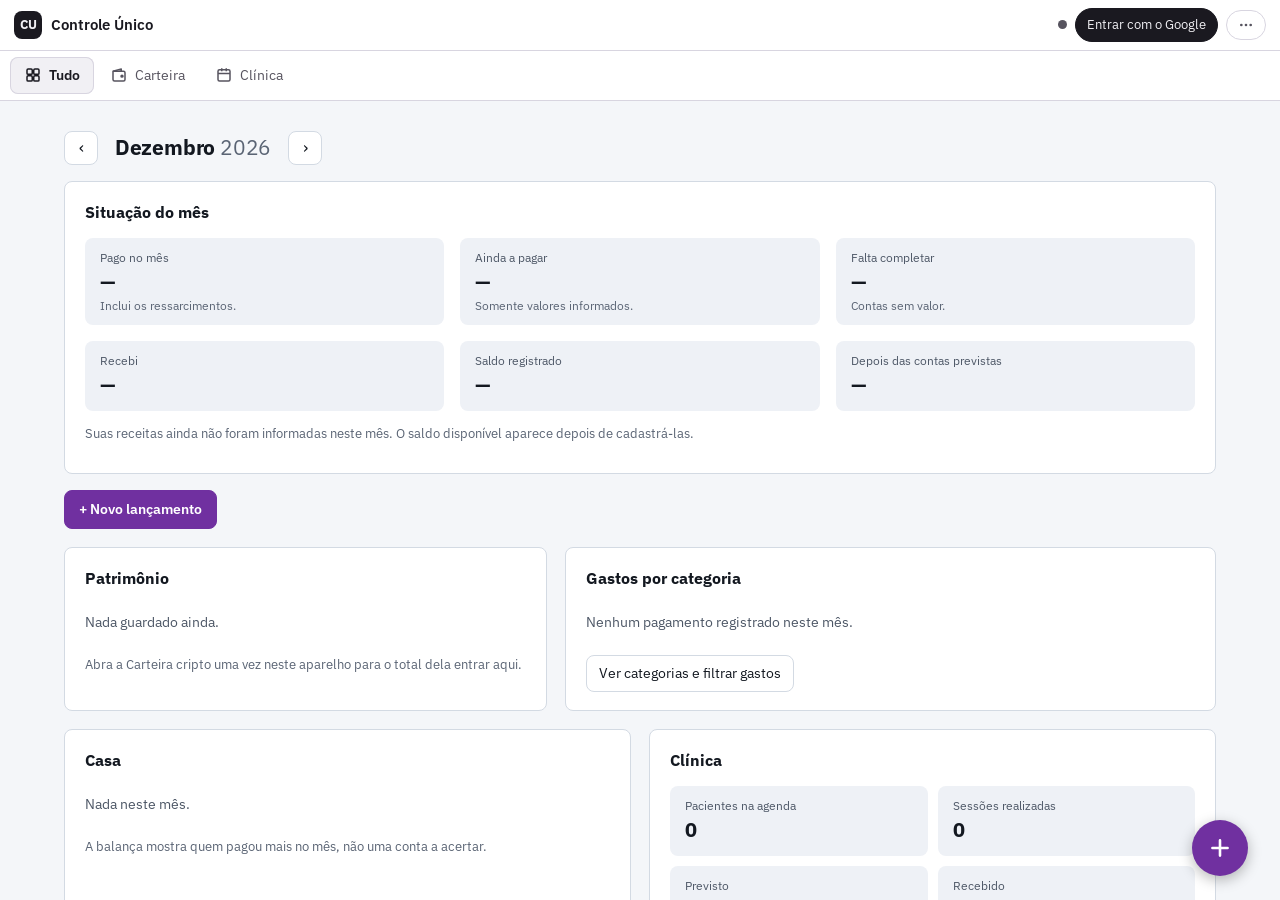
==== commit 165a33a8: "Evitar aviso de caderno Casa vazio sobre a sincronização financeira" ====
--- a/index.html
+++ b/index.html
@@ -2,7 +2,7 @@
 <html lang="pt-BR">
 <head>
 <meta name="referrer" content="strict-origin-when-cross-origin">
-<script src="config.js?v=20261024-original-2"></script>
+<script src="config.js?v=20261025-original-3"></script>
 <meta charset="utf-8">
 <meta name="viewport" content="width=device-width, initial-scale=1, viewport-fit=cover">
 <title>Controle Único</title>
@@ -205,7 +205,7 @@
 :root[data-janela] .mais{display:none}
 </style>
 
-<script src="nuvem.js?v=20261024-original-2"></script>
+<script src="nuvem.js?v=20261025-original-3"></script>
 </head>
 <body>
 <h1 style="position:absolute;width:1px;height:1px;margin:-1px;overflow:hidden;clip:rect(0 0 0 0);white-space:nowrap">Controle Único</h1>
